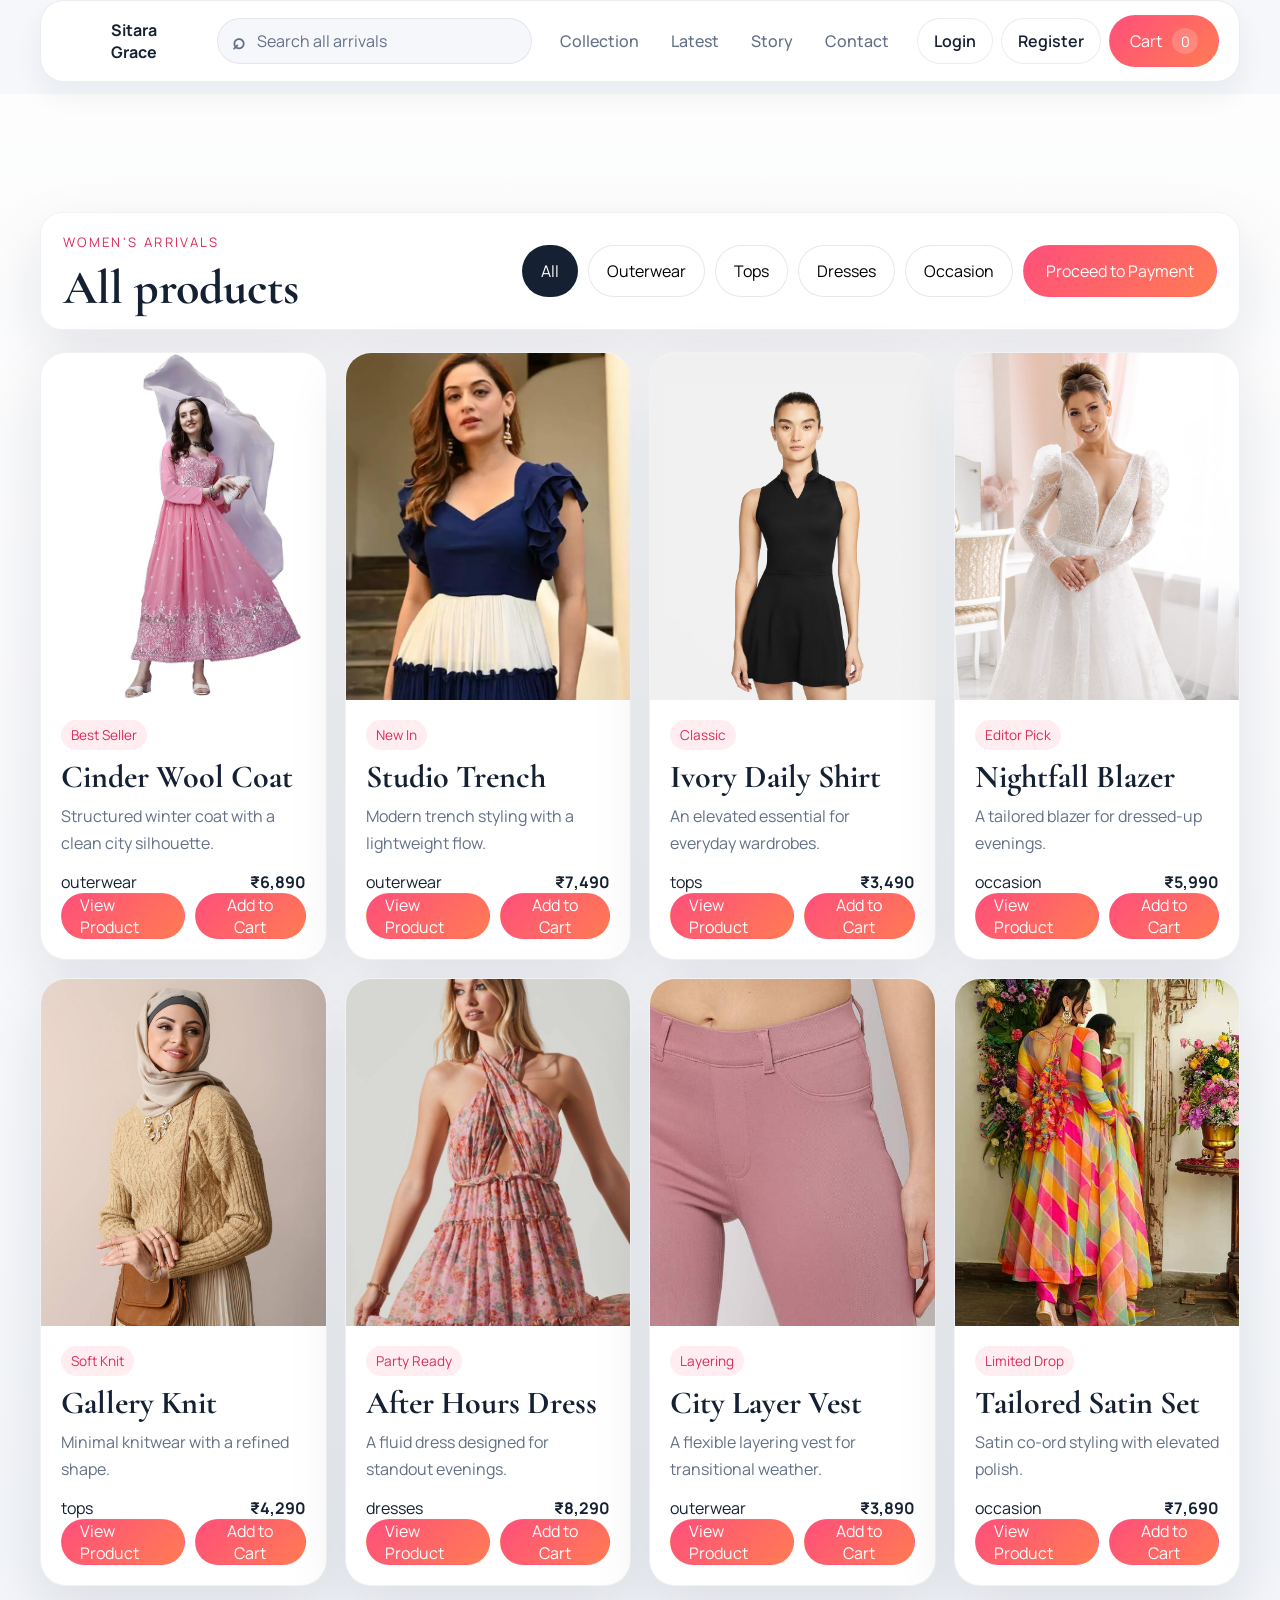
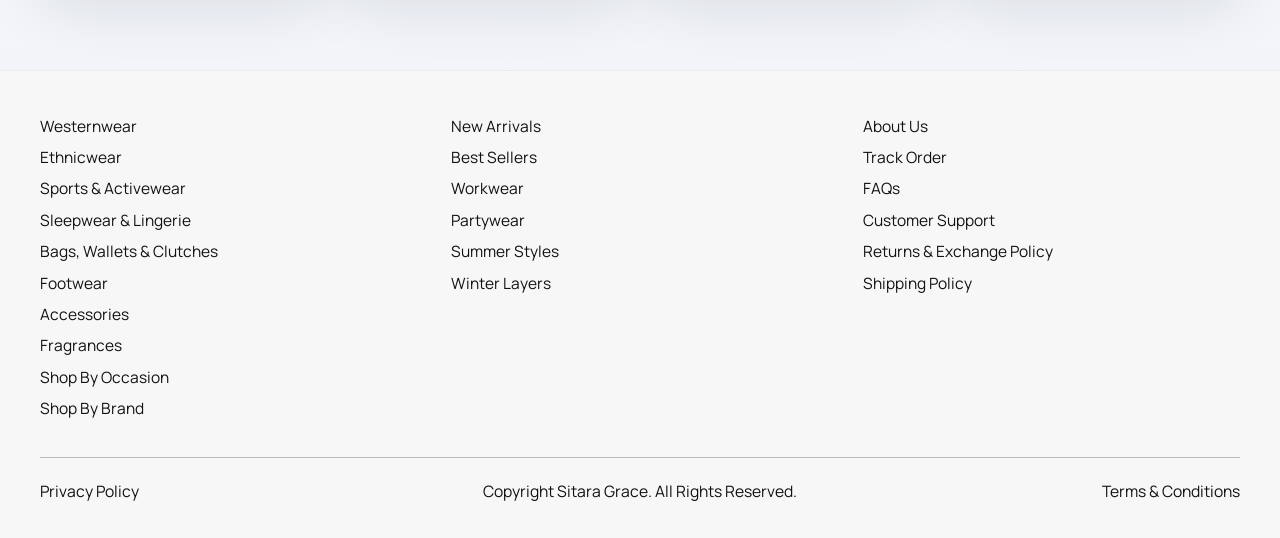
==== frontend/arrivals.html @ 65f535db "inital commit" ====
<!DOCTYPE html>
<html lang="en">
<head>
  <meta charset="UTF-8">
  <meta name="viewport" content="width=device-width, initial-scale=1.0">
  <title>Shop | Sitara Grace</title>
  <link rel="preconnect" href="https://fonts.googleapis.com">
  <link rel="preconnect" href="https://fonts.gstatic.com" crossorigin>
  <link href="https://fonts.googleapis.com/css2?family=Cormorant+Garamond:wght@500;600;700&family=Manrope:wght@400;500;600;700&display=swap" rel="stylesheet">
  <link rel="stylesheet" href="style.css">
</head>
<body class="retail-mode" data-page="arrivals">
  <header class="site-header">
    <div class="container nav-wrap">
      <a class="brand" href="index.html">
        <img src="images/logo.png" alt="Project3 logo">
        <span>Sitara Grace</span>
      </a>
      <div class="search-shell">
        <span class="search-icon">⌕</span>
        <input data-site-search type="text" placeholder="Search all arrivals">
      </div>
      <nav class="nav">
        <a href="collections.html">Collection</a>
        <a href="latest.html">Latest</a>
        <a href="story.html">Story</a>
        <a href="contact.html">Contact</a>
      </nav>
      <div class="header-actions">
        <a class="auth-link" href="login.html">Login</a>
        <a class="auth-link" href="register.html">Register</a>
        <a class="nav-cta" href="cart.html">Cart <span class="cart-badge" data-cart-count>0</span></a>
      </div>
    </div>
  </header>

  <main class="catalog-shell">
    <section class="section-space">
      <div class="container catalog-topbar">
        <div>
          <p class="eyebrow">Women&apos;s arrivals</p>
          <h2>All products</h2>
        </div>
        <div class="filter-row" id="filters">
          <button class="filter is-active" type="button" data-filter="all">All</button>
          <button class="filter" type="button" data-filter="outerwear">Outerwear</button>
          <button class="filter" type="button" data-filter="tops">Tops</button>
          <button class="filter" type="button" data-filter="dresses">Dresses</button>
          <button class="filter" type="button" data-filter="occasion">Occasion</button>
          <button class="button button-primary" type="button" data-proceed-cart>Proceed to Payment</button>
        </div>
      </div>
      <div class="container product-grid" id="product-grid"></div>
    </section>
  </main>

  <div id="site-footer"></div>
  <div class="cart-toast" id="cart-toast" aria-live="polite"></div>
  <script src="app.js"></script>
</body>
</html>
---- frontend/style.css ----
:root {
  --bg: #f5f7fb;
  --panel: #ffffff;
  --panel-soft: #f7f8fc;
  --text: #152033;
  --muted: #637087;
  --accent: #ff4f7b;
  --accent-dark: #da2d59;
  --nav-bg: #0d1a2d;
  --nav-pill: rgba(255, 255, 255, 0.1);
  --line: rgba(21, 32, 51, 0.1);
  --shadow: 0 22px 60px rgba(20, 32, 51, 0.1);
  --radius: 26px;
  --container: min(1200px, calc(100vw - 32px));
}

* {
  box-sizing: border-box;
}

html {
  scroll-behavior: smooth;
}

body {
  margin: 0;
  font-family: "Manrope", sans-serif;
  color: var(--text);
  background:
    radial-gradient(circle at top left, rgba(255, 79, 123, 0.12), transparent 24%),
    linear-gradient(180deg, #fbfcff 0%, var(--bg) 55%, #eef2f9 100%);
}

body.retail-mode {
  background:
    linear-gradient(180deg, #fefefe 0%, #f7f8fb 44%, #eef2f7 100%);
}

img {
  display: block;
  max-width: 100%;
}

a {
  color: inherit;
  text-decoration: none;
}

button,
input,
textarea {
  font: inherit;
}

.container {
  width: var(--container);
  margin: 0 auto;
}

.section-space {
  padding: 84px 0;
}

.eyebrow {
  margin: 0 0 12px;
  font-size: 0.82rem;
  letter-spacing: 0.18em;
  text-transform: uppercase;
  color: var(--accent-dark);
}

h1,
h2,
h3 {
  font-family: "Cormorant Garamond", serif;
  line-height: 0.96;
  margin: 0;
}

h1 {
  font-size: clamp(3rem, 7vw, 5.8rem);
  max-width: 11ch;
}

h2 {
  font-size: clamp(2.3rem, 5vw, 3.8rem);
}

h3 {
  font-size: 2rem;
}

p {
  margin: 0;
  color: var(--muted);
  line-height: 1.7;
}

.site-header {
  position: sticky;
  top: 0;
  z-index: 50;
  padding: 0 0 12px;
  background: rgba(245, 247, 251, 0.92);
  backdrop-filter: blur(18px);
}

.utility-bar {
  display: none;
}

.utility-wrap {
  display: flex;
  align-items: center;
  justify-content: space-between;
  gap: 14px;
  min-height: 42px;
  font-size: 0.9rem;
  color: var(--muted);
}

.utility-links,
.department-links {
  display: flex;
  align-items: center;
  gap: 18px;
  flex-wrap: wrap;
}

.utility-links a:hover,
.department-links a:hover {
  color: var(--accent-dark);
}

.nav-wrap {
  display: flex;
  align-items: center;
  justify-content: space-between;
  gap: 14px;
  flex-wrap: nowrap;
  min-height: 78px;
  padding: 14px 20px;
  border-radius: 24px;
  background: #ffffff;
  color: #fff;
  box-shadow: 0 14px 28px rgba(13, 26, 45, 0.06);
  border: 1px solid rgba(21, 32, 51, 0.08);
}

.search-shell {
  display: flex;
  align-items: center;
  gap: 10px;
  min-width: 260px;
  max-width: 320px;
  flex: 0 1 320px;
  padding: 10px 14px;
  border-radius: 999px;
  background: #f6f7fb;
  border: 1px solid rgba(21, 32, 51, 0.08);
  color: var(--muted);
}

.search-icon {
  font-size: 1.4rem;
  line-height: 1;
  color: var(--muted);
  font-weight: 700;
}

.search-shell input {
  width: 100%;
  background: transparent;
  border: 0;
  color: var(--text);
  outline: none;
}

.search-shell input::placeholder {
  color: var(--muted);
}

.brand {
  display: inline-flex;
  align-items: center;
  gap: 12px;
  font-weight: 700;
  color: var(--text);
}

.brand img {
  width: 38px;
  height: 38px;
}

.nav {
  display: flex;
  align-items: center;
  gap: 4px;
  flex-wrap: nowrap;
  white-space: nowrap;
  flex: 1 1 auto;
  justify-content: center;
}

.nav a {
  padding: 10px 14px;
  border-radius: 999px;
  color: var(--muted);
  font-weight: 500;
  transition: transform 180ms ease, background-color 180ms ease, color 180ms ease;
}

.nav a:hover,
.nav a.is-active {
  background: #fff1f5;
  color: var(--accent-dark);
  transform: translateY(-1px);
}

.header-actions {
  display: flex;
  align-items: center;
  gap: 8px;
  flex: 0 0 auto;
}

.auth-link {
  padding: 11px 16px;
  border-radius: 999px;
  border: 1px solid rgba(21, 32, 51, 0.08);
  color: var(--text);
  background: #fff;
  font-weight: 600;
}

.auth-link:hover {
  color: var(--accent-dark);
  transform: translateY(-1px);
}

.auth-logout-button {
  appearance: none;
}

.auth-user-link {
  background: #fff1f5;
  color: var(--accent-dark);
}

.category-rail {
  display: none;
}

.category-rail-shell {
  display: flex;
  gap: 12px;
  overflow-x: auto;
  padding-bottom: 6px;
}

.category-chip {
  flex: 0 0 auto;
  padding: 12px 18px;
  border-radius: 999px;
  background: #fff;
  border: 1px solid rgba(21, 32, 51, 0.08);
  box-shadow: 0 12px 26px rgba(20, 32, 51, 0.06);
  color: var(--text);
  font-weight: 600;
}

.category-chip:hover {
  color: var(--accent-dark);
  transform: translateY(-1px);
}

.nav-cta,
.button,
.product-action,
.quantity-button,
.remove-item,
.inline-link {
  display: inline-flex;
  align-items: center;
  justify-content: center;
  border-radius: 999px;
  border: 1px solid transparent;
  cursor: pointer;
  transition: transform 180ms ease, background-color 180ms ease, border-color 180ms ease, color 180ms ease;
}

.nav-cta,
.button-primary,
.product-action,
.inline-link {
  background: linear-gradient(135deg, var(--accent) 0%, #ff7c53 100%);
  color: #fff;
}

.nav-cta {
  padding: 12px 20px;
  gap: 10px;
  white-space: nowrap;
}

.cart-badge {
  min-width: 26px;
  min-height: 26px;
  padding: 2px 8px;
  border-radius: 999px;
  display: inline-flex;
  align-items: center;
  justify-content: center;
  background: rgba(255, 255, 255, 0.18);
  font-size: 0.9rem;
}

.button,
.inline-link {
  padding: 14px 22px;
  min-height: 50px;
}

.button:hover,
.nav-cta:hover,
.filter:hover,
.product-action:hover,
.quantity-button:hover,
.remove-item:hover,
.inline-link:hover,
.product-card:hover {
  transform: translateY(-2px);
}

.button-secondary,
.quantity-button,
.remove-item {
  background: transparent;
  border-color: var(--line);
  color: var(--text);
}

.hero,
.page-hero {
  position: relative;
  display: grid;
  align-items: stretch;
}

.hero {
  min-height: calc(100vh - 110px);
}

.page-hero {
  min-height: 260px;
}

.hero-backdrop,
.page-hero-media {
  position: absolute;
  inset: 0;
}

.hero-backdrop::after,
.page-hero-media::after {
  content: "";
  position: absolute;
  inset: 0;
  background: linear-gradient(90deg, rgba(13, 26, 45, 0.85) 0%, rgba(13, 26, 45, 0.48) 55%, rgba(13, 26, 45, 0.12) 100%);
}

.hero-backdrop img,
.page-hero-media img {
  width: 100%;
  height: 100%;
  object-fit: cover;
}

.hero-content,
.page-hero-content {
  position: relative;
  z-index: 1;
  display: grid;
  align-content: center;
  gap: 24px;
  padding: 72px 0;
  color: #fff;
}

.hero-content p,
.page-hero-content p {
  color: rgba(255, 255, 255, 0.86);
  max-width: 60ch;
}

.hero-actions,
.hero-stats,
.promo-grid,
.split-heading,
.cart-shell,
.product-detail-shell {
  display: grid;
}

.hero-actions {
  grid-auto-flow: column;
  justify-content: start;
  gap: 14px;
}

.hero-stats {
  grid-template-columns: repeat(3, minmax(0, 1fr));
  gap: 18px;
  max-width: 860px;
}

.hero-stats div {
  padding: 22px;
  border-radius: 24px;
  background: rgba(255, 255, 255, 0.12);
  border: 1px solid rgba(255, 255, 255, 0.16);
}

.hero-stats strong {
  display: block;
  font-size: 1.55rem;
  margin-bottom: 6px;
}

.promo-strip {
  margin-top: -44px;
  position: relative;
  z-index: 2;
}

.announcement-strip {
  background: linear-gradient(90deg, #ffedf3 0%, #fff6e8 100%);
  border-top: 1px solid rgba(21, 32, 51, 0.06);
  border-bottom: 1px solid rgba(21, 32, 51, 0.06);
}

.announcement-wrap {
  display: grid;
  grid-template-columns: repeat(4, minmax(0, 1fr));
  gap: 18px;
  padding: 16px 0;
}

.announcement-wrap div {
  display: grid;
  gap: 4px;
}

.announcement-wrap strong {
  font-size: 0.95rem;
}

.promo-grid {
  grid-template-columns: repeat(3, minmax(0, 1fr));
  gap: 18px;
}

.promo-grid article,
.latest-card,
.product-card,
.cart-items,
.cart-summary,
.cart-item,
.content-card,
.product-detail-copy {
  background: var(--panel);
  border: 1px solid rgba(21, 32, 51, 0.06);
  border-radius: var(--radius);
  box-shadow: var(--shadow);
}

.promo-grid article,
.content-card {
  padding: 28px;
}

.hero-banner-grid {
  display: grid;
  grid-template-columns: 1.3fr 0.7fr;
  gap: 18px;
  margin-top: 22px;
}

.banner-card {
  position: relative;
  overflow: hidden;
  min-height: 260px;
  border-radius: var(--radius);
  box-shadow: var(--shadow);
}

.banner-card img {
  width: 100%;
  height: 100%;
  object-fit: cover;
}

.banner-card::after {
  content: "";
  position: absolute;
  inset: 0;
  background: linear-gradient(90deg, rgba(13, 26, 45, 0.62) 0%, rgba(13, 26, 45, 0.14) 100%);
}

.banner-copy {
  position: absolute;
  left: 24px;
  right: 24px;
  bottom: 24px;
  z-index: 1;
  color: #fff;
  display: grid;
  gap: 10px;
}

.banner-copy p {
  color: rgba(255, 255, 255, 0.82);
}

.department-grid {
  display: grid;
  grid-template-columns: repeat(5, minmax(0, 1fr));
  gap: 16px;
}

.department-card {
  display: grid;
  gap: 14px;
  padding: 18px;
  background: var(--panel);
  border: 1px solid rgba(21, 32, 51, 0.06);
  border-radius: 22px;
  box-shadow: var(--shadow);
}

.department-card img {
  width: 100%;
  height: 180px;
  object-fit: cover;
  border-radius: 18px;
}

.department-card h3 {
  font-size: 1.45rem;
}

.department-card a {
  font-weight: 700;
  color: var(--accent-dark);
}

.spotlight-grid {
  display: grid;
  grid-template-columns: repeat(3, minmax(0, 1fr));
  gap: 18px;
}

.spotlight-card {
  position: relative;
  min-height: 380px;
  overflow: hidden;
  border-radius: 24px;
  box-shadow: var(--shadow);
}

.spotlight-card img {
  width: 100%;
  height: 100%;
  object-fit: cover;
}

.spotlight-card::after {
  content: "";
  position: absolute;
  inset: 0;
  background: linear-gradient(180deg, rgba(13, 26, 45, 0.02) 0%, rgba(13, 26, 45, 0.82) 100%);
}

.spotlight-copy {
  position: absolute;
  left: 22px;
  right: 22px;
  bottom: 22px;
  z-index: 1;
  display: grid;
  gap: 10px;
  color: #fff;
}

.spotlight-copy p {
  color: rgba(255, 255, 255, 0.82);
}

.promo-grid img {
  width: 34px;
  height: 34px;
  margin-bottom: 16px;
}

.split-heading {
  grid-template-columns: 1.1fr 0.9fr;
  gap: 32px;
  align-items: end;
  margin-bottom: 32px;
}

.catalog-shell {
  padding-top: 34px;
}

.catalog-topbar {
  display: flex;
  align-items: center;
  justify-content: space-between;
  gap: 16px;
  margin-bottom: 22px;
  padding: 18px 22px;
  border-radius: 22px;
  background: rgba(255, 255, 255, 0.88);
  border: 1px solid rgba(21, 32, 51, 0.06);
  box-shadow: var(--shadow);
}

.catalog-topbar h2 {
  font-size: clamp(2rem, 4vw, 3rem);
}

.latest-grid,
.product-grid {
  display: grid;
  gap: 18px;
}

.latest-grid {
  grid-template-columns: repeat(3, minmax(0, 1fr));
}

.product-grid {
  grid-template-columns: repeat(4, minmax(0, 1fr));
}

.latest-card,
.product-card {
  overflow: hidden;
}

.latest-card img,
.product-link img {
  width: 100%;
  object-fit: cover;
}

.latest-card img {
  height: 320px;
}

.product-link img {
  aspect-ratio: 0.82;
  background: var(--panel-soft);
}

.latest-content,
.product-body {
  padding: 20px;
}

.product-card {
  transition: transform 180ms ease, box-shadow 180ms ease;
}

.product-title-link h3 {
  margin-top: 12px;
}

.product-copy {
  margin-top: 10px;
  min-height: 56px;
}

.latest-meta,
.product-meta,
.product-actions,
.cart-item-head,
.summary-row,
.detail-actions {
  display: flex;
  justify-content: space-between;
  gap: 10px;
}

.latest-meta,
.product-actions,
.detail-actions {
  align-items: center;
}

.filter-row {
  display: flex;
  flex-wrap: wrap;
  gap: 10px;
}

.filter {
  padding: 11px 18px;
  border-radius: 999px;
  border: 1px solid var(--line);
  background: rgba(255, 255, 255, 0.78);
  cursor: pointer;
}

.filter.is-active {
  background: var(--text);
  color: #fff;
}

.product-meta {
  margin-top: 12px;
}

.product-action {
  min-height: 46px;
  padding: 0 18px;
}

.product-view-link {
  min-height: 46px;
  padding: 0 18px;
}

.tag {
  display: inline-flex;
  padding: 6px 10px;
  border-radius: 999px;
  background: rgba(255, 79, 123, 0.1);
  color: var(--accent-dark);
  font-size: 0.85rem;
}

.cart-shell,
.product-detail-shell {
  grid-template-columns: 1.25fr 0.75fr;
  gap: 24px;
  align-items: start;
}

.cart-items,
.cart-summary {
  padding: 28px;
}

.cart-items {
  display: grid;
  gap: 16px;
}

.cart-item {
  display: grid;
  grid-template-columns: 110px 1fr;
  gap: 18px;
  padding: 16px;
}

.cart-item img {
  width: 100%;
  height: 120px;
  border-radius: 20px;
  object-fit: cover;
}

.cart-item-head {
  align-items: start;
  margin-bottom: 10px;
}

.cart-controls {
  display: flex;
  align-items: center;
  gap: 10px;
  margin-top: 18px;
  flex-wrap: wrap;
}

.quantity-button,
.remove-item {
  min-width: 40px;
  min-height: 40px;
  padding: 0 14px;
}

.quantity-value {
  min-width: 24px;
  text-align: center;
  font-weight: 700;
}

.cart-summary {
  display: grid;
  gap: 18px;
  align-content: start;
  position: sticky;
  top: 114px;
}

.summary-note {
  font-size: 0.95rem;
}

.empty-cart {
  padding: 40px 30px;
  text-align: center;
  border-radius: 24px;
  border: 1px dashed rgba(21, 32, 51, 0.16);
  display: grid;
  gap: 14px;
  justify-items: center;
}

.cart-product-link,
.product-title-link {
  color: inherit;
}

.product-detail-media img {
  width: 100%;
  border-radius: var(--radius);
  background: var(--panel);
  box-shadow: var(--shadow);
}

.product-detail-copy {
  padding: 32px;
  display: grid;
  gap: 18px;
}

.product-detail-price {
  font-size: 1.8rem;
  font-weight: 700;
  color: var(--text);
}

.product-detail-description {
  font-size: 1rem;
}

.detail-panel {
  padding: 22px;
  border-radius: 22px;
  background: var(--panel-soft);
}

.contact-form {
  background: var(--panel);
  border: 1px solid rgba(21, 32, 51, 0.06);
  border-radius: var(--radius);
  box-shadow: var(--shadow);
  padding: 30px;
  display: grid;
  gap: 18px;
}

.contact-form label {
  display: grid;
  gap: 8px;
  font-weight: 600;
}

.contact-form input,
.contact-form textarea {
  width: 100%;
  border-radius: 16px;
  border: 1px solid rgba(21, 32, 51, 0.12);
  padding: 14px 16px;
  background: rgba(247, 248, 252, 0.88);
}

.contact-form input:focus,
.contact-form textarea:focus {
  outline: 2px solid rgba(255, 79, 123, 0.14);
  border-color: rgba(255, 79, 123, 0.36);
}

.form-status {
  min-height: 1.5em;
}

.form-status.is-success {
  color: #166534;
}

.form-status.is-error {
  color: #991b1b;
}

.cart-toast {
  position: fixed;
  right: 24px;
  bottom: 24px;
  z-index: 60;
  min-width: min(380px, calc(100vw - 32px));
  max-width: 420px;
  padding: 16px;
  border-radius: 22px;
  background: rgba(13, 26, 45, 0.96);
  color: #fff;
  display: flex;
  align-items: center;
  justify-content: space-between;
  gap: 16px;
  box-shadow: 0 24px 50px rgba(13, 26, 45, 0.28);
  opacity: 0;
  pointer-events: none;
  transform: translateY(18px);
  transition: opacity 180ms ease, transform 180ms ease;
}

.cart-toast p {
  color: rgba(255, 255, 255, 0.75);
}

.cart-toast.is-visible {
  opacity: 1;
  pointer-events: auto;
  transform: translateY(0);
}

.footer {
  padding: 28px 0 48px;
}

.footer-shell {
  display: flex;
  justify-content: space-between;
  gap: 18px;
  align-items: center;
  padding: 22px 28px;
  border-radius: 28px;
  background: var(--nav-bg);
  color: rgba(255, 255, 255, 0.8);
}

.footer-shell strong {
  color: #fff;
}

.mega-footer {
  padding: 26px 0 0;
  background: #f7f7f7;
  border-top: 1px solid rgba(21, 32, 51, 0.06);
}

.mega-footer-shell {
  max-width: min(1740px, calc(100vw - 56px));
}

.footer-grid {
  display: grid;
  grid-template-columns: repeat(3, minmax(0, 1fr));
  gap: 34px;
  padding: 20px 0 38px;
}

.footer-column {
  display: grid;
  align-content: start;
  gap: 12px;
}

.footer-column a {
  color: #111;
  font-size: 0.97rem;
  line-height: 1.25;
}

.auth-shell {
  display: grid;
  place-items: center;
  min-height: calc(100vh - 220px);
  padding: 48px 0 80px;
}

.auth-card {
  width: min(520px, 100%);
  padding: 34px;
  background: #fff;
  border: 1px solid rgba(21, 32, 51, 0.08);
  border-radius: 28px;
  box-shadow: var(--shadow);
  display: grid;
  gap: 18px;
}

.profile-card {
  width: min(620px, 100%);
}

.dashboard-shell {
  padding-bottom: 40px;
}

.dashboard-hero {
  min-height: 320px;
}

.dashboard-layout {
  display: grid;
  grid-template-columns: minmax(0, 1.5fr) minmax(300px, 0.9fr);
  gap: 24px;
  align-items: start;
}

.dashboard-main-card,
.dashboard-side-card {
  display: grid;
  gap: 20px;
}

.dashboard-main-card {
  padding: 34px;
  background: #fff;
  border: 1px solid rgba(21, 32, 51, 0.08);
  border-radius: 28px;
  box-shadow: var(--shadow);
}

.dashboard-welcome {
  display: flex;
  align-items: center;
  gap: 18px;
}

.dashboard-avatar {
  width: 72px;
  height: 72px;
  border-radius: 50%;
  display: grid;
  place-items: center;
  font-size: 1.3rem;
  font-weight: 700;
  color: #fff;
  background: linear-gradient(135deg, var(--accent) 0%, #ff7c53 100%);
  box-shadow: 0 16px 30px rgba(255, 79, 123, 0.28);
}

.dashboard-stats {
  display: grid;
  grid-template-columns: repeat(3, minmax(0, 1fr));
  gap: 16px;
}

.dashboard-stat-card {
  padding: 18px 20px;
  border-radius: 22px;
  background: var(--panel-soft);
  border: 1px solid rgba(21, 32, 51, 0.08);
  display: grid;
  gap: 8px;
}

.dashboard-stat-card span {
  color: var(--muted);
  font-size: 0.92rem;
}

.dashboard-stat-card strong {
  font-size: 1.45rem;
  color: var(--text);
}

.dashboard-side-card .detail-panel {
  box-shadow: var(--shadow);
}

.auth-card form {
  display: grid;
  gap: 16px;
}

.profile-actions {
  display: flex;
  gap: 12px;
  flex-wrap: wrap;
}

.auth-card label {
  display: grid;
  gap: 8px;
  font-weight: 600;
}

.auth-card input,
.payment-card input,
.payment-card select {
  width: 100%;
  border-radius: 16px;
  border: 1px solid rgba(21, 32, 51, 0.12);
  padding: 14px 16px;
  background: #f7f8fc;
}

.payment-shell {
  padding: 48px 0 84px;
}

.payment-card {
  max-width: 760px;
  margin: 0 auto;
  padding: 34px;
  background: #fff;
  border-radius: 28px;
  border: 1px solid rgba(21, 32, 51, 0.08);
  box-shadow: var(--shadow);
  display: grid;
  gap: 20px;
}

.payment-grid {
  display: grid;
  grid-template-columns: 1fr 1fr;
  gap: 16px;
}

.payment-card label {
  display: grid;
  gap: 8px;
  font-weight: 600;
}

.payment-method-shell,
.payment-fields {
  display: grid;
  gap: 16px;
}

.payment-fields.is-hidden {
  display: none;
}

.payment-note {
  padding: 18px;
  border-radius: 18px;
  background: #f7f8fc;
  border: 1px solid rgba(21, 32, 51, 0.08);
}

.footer-column a:hover {
  color: var(--accent-dark);
}

.footer-bottom {
  display: grid;
  grid-template-columns: 1fr auto 1fr;
  align-items: center;
  gap: 18px;
  padding: 20px 0 34px;
  border-top: 1px solid rgba(21, 32, 51, 0.28);
}

.footer-bottom p,
.footer-bottom a {
  color: #111;
  font-size: 0.98rem;
}

.footer-bottom a:last-child {
  justify-self: end;
}

@media (max-width: 1000px) {
  .split-heading,
  .hero-stats,
  .promo-grid,
  .latest-grid,
  .product-grid,
  .cart-shell,
  .product-detail-shell,
  .footer-grid,
  .announcement-wrap,
  .hero-banner-grid,
  .department-grid,
  .dashboard-layout,
  .spotlight-grid {
    grid-template-columns: 1fr 1fr;
  }

  .cart-items,
  .cart-summary,
  .product-detail-media,
  .product-detail-copy {
    grid-column: 1 / -1;
  }
}

@media (max-width: 820px) {
  .site-header {
    padding: 0;
  }

  .nav-wrap {
    border-radius: 0 0 24px 24px;
    display: grid;
    justify-content: stretch;
    flex-wrap: wrap;
  }

  .search-shell {
    min-width: 100%;
    max-width: none;
    flex: 1 1 auto;
  }

  .nav {
    flex-wrap: wrap;
  }
}

@media (max-width: 720px) {
  .section-space {
    padding: 68px 0;
  }

  .hero,
  .page-hero {
    min-height: auto;
  }

  .hero-actions {
    grid-auto-flow: row;
  }

  .split-heading,
  .hero-stats,
  .promo-grid,
  .latest-grid,
  .product-grid,
  .cart-shell,
  .product-detail-shell,
  .footer-grid,
  .footer-bottom,
  .announcement-wrap,
  .hero-banner-grid,
  .department-grid,
  .dashboard-layout,
  .spotlight-grid {
    grid-template-columns: 1fr;
  }

  .dashboard-stats {
    grid-template-columns: 1fr;
  }

  .dashboard-welcome {
    align-items: flex-start;
    flex-direction: column;
  }

  .promo-strip {
    margin-top: 0;
    padding-top: 24px;
  }

  .catalog-topbar,
  .footer-shell,
  .cart-toast {
    flex-direction: column;
    align-items: start;
  }

  .footer-bottom a:last-child {
    justify-self: start;
  }

  .cart-item {
    grid-template-columns: 1fr;
  }

  .cart-summary {
    position: static;
  }
}
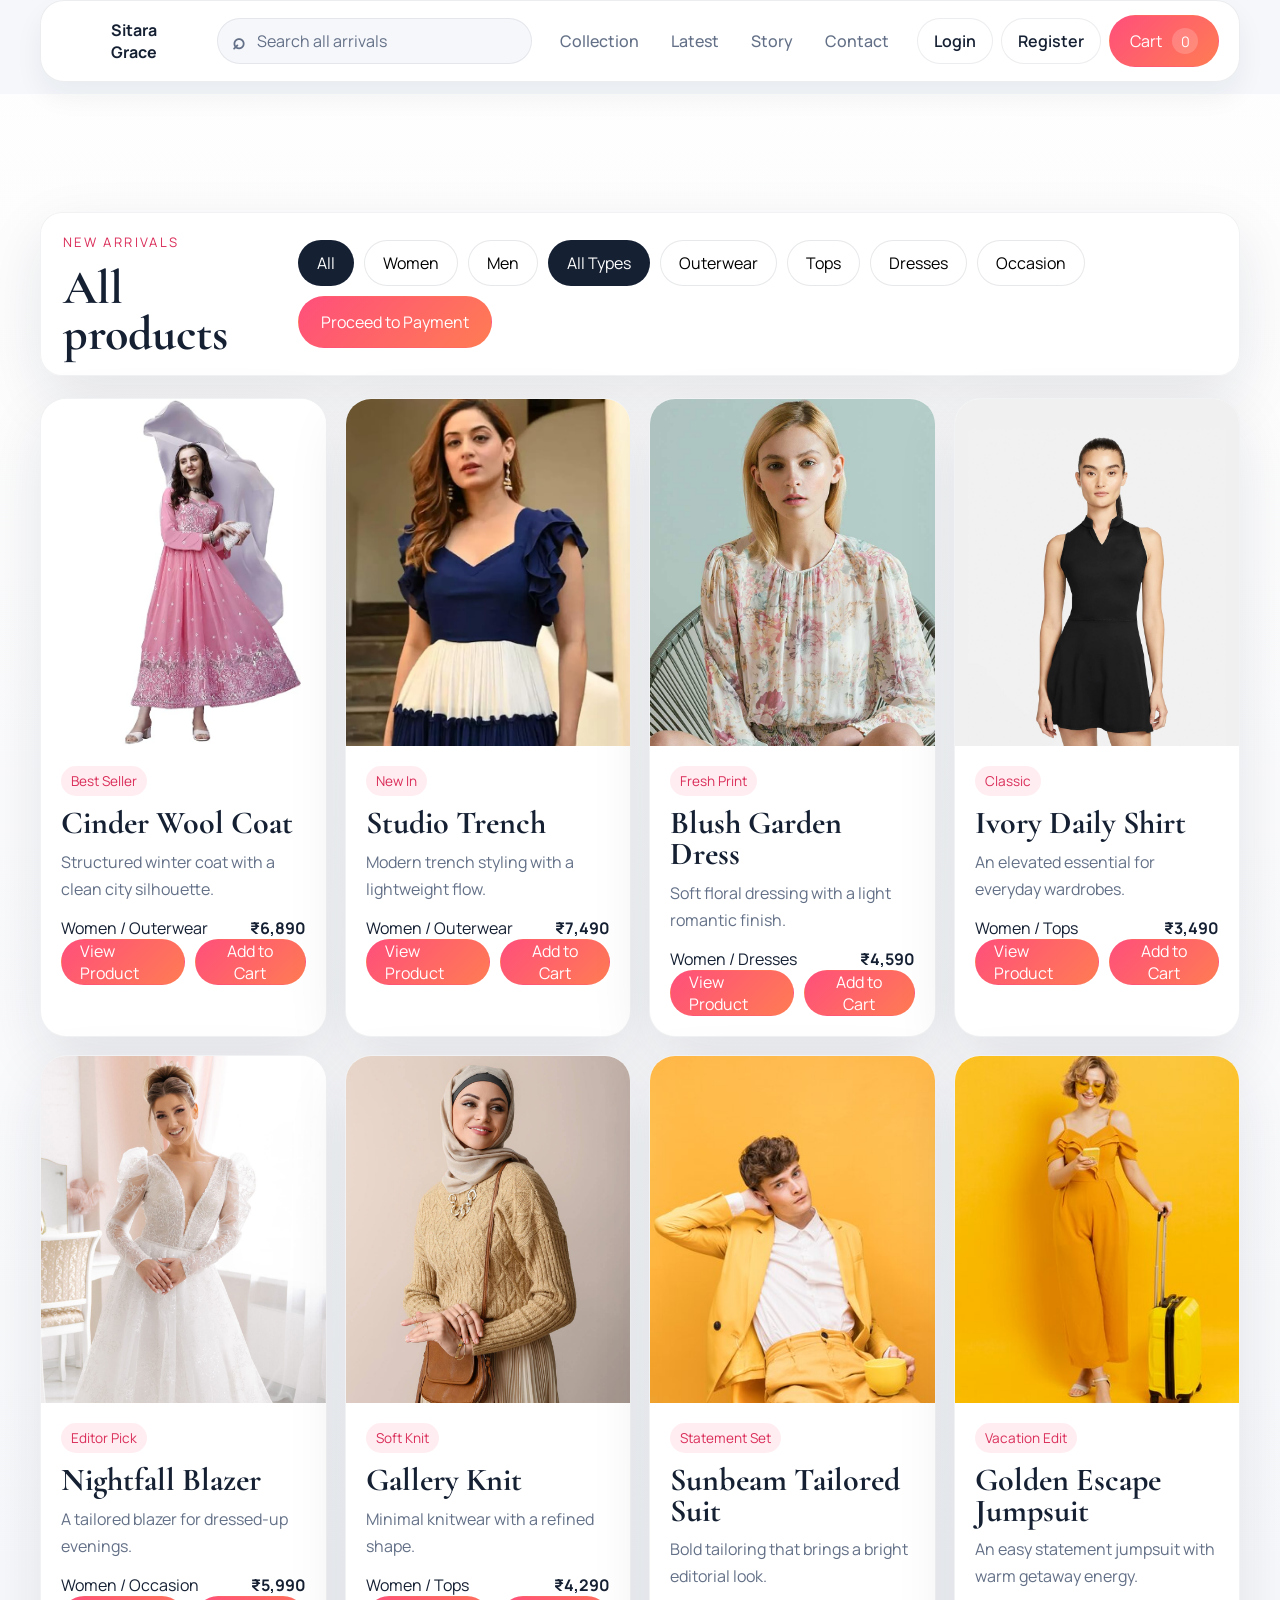
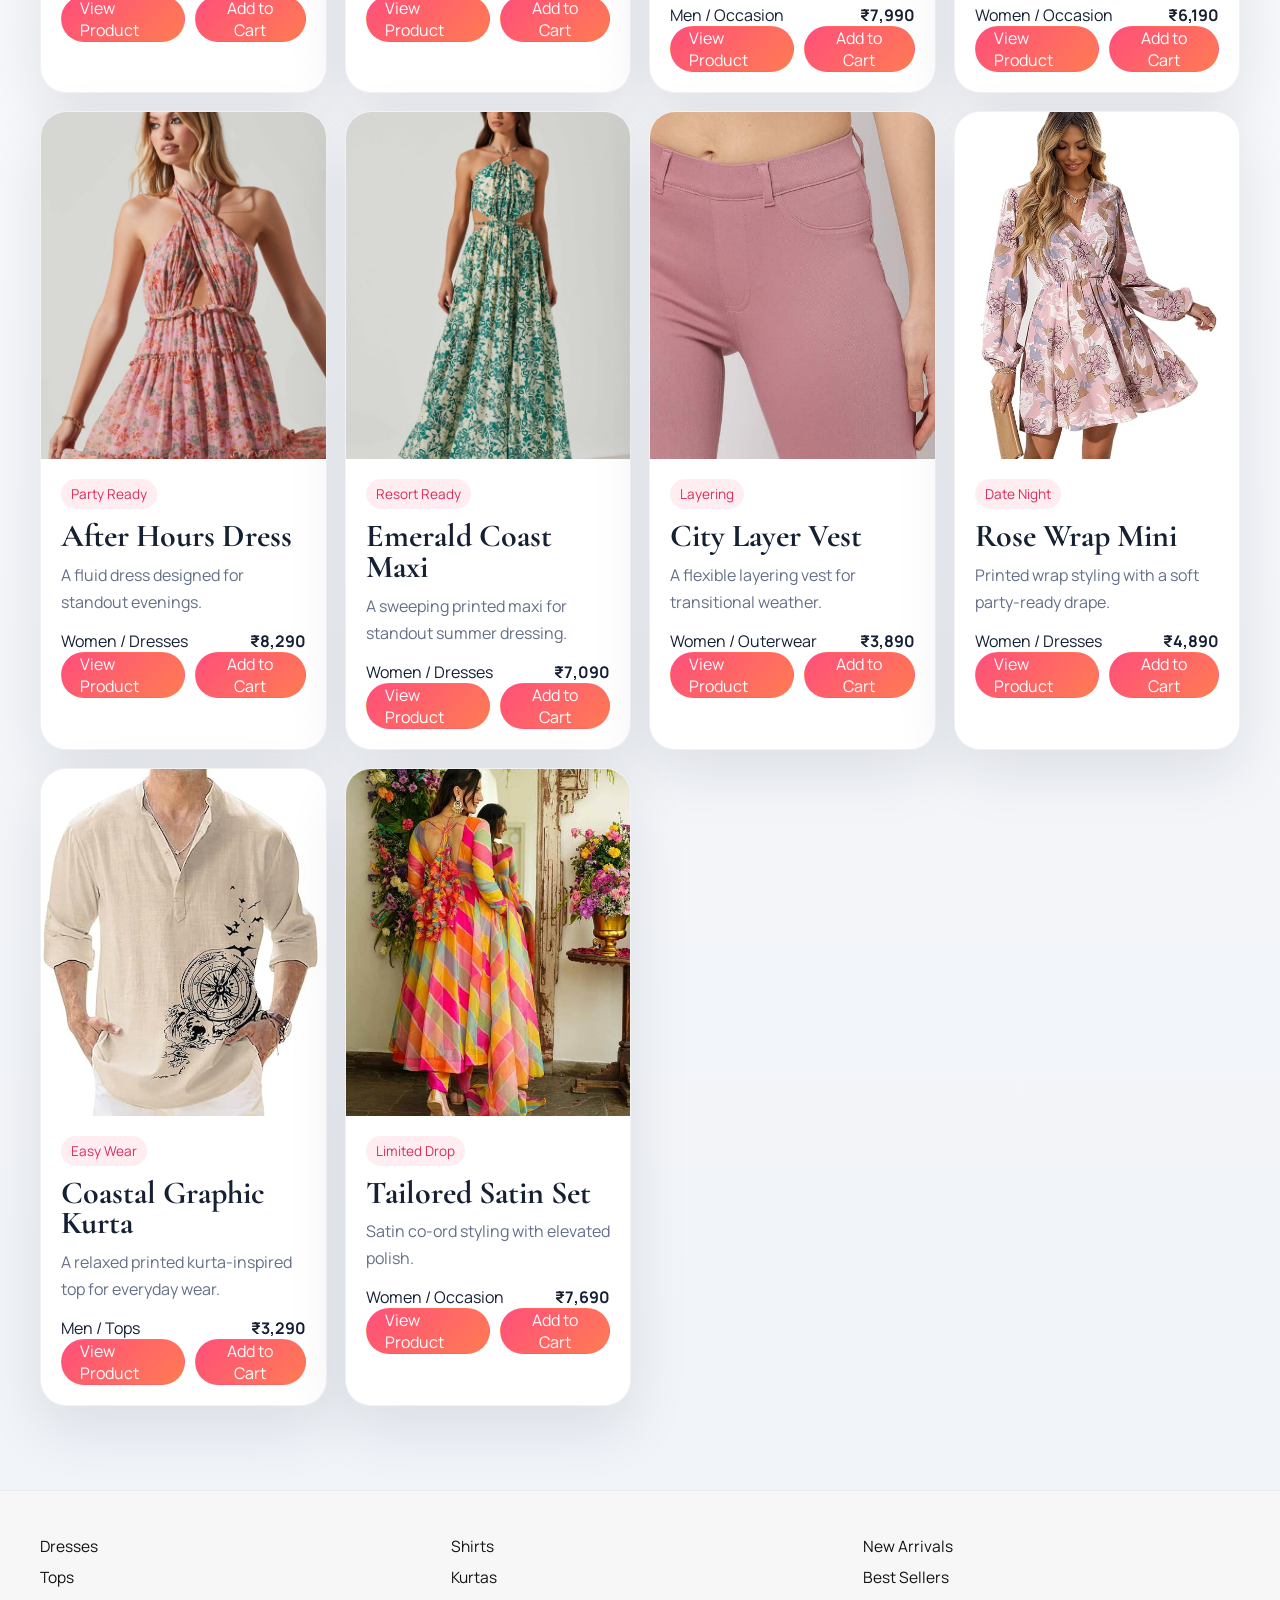
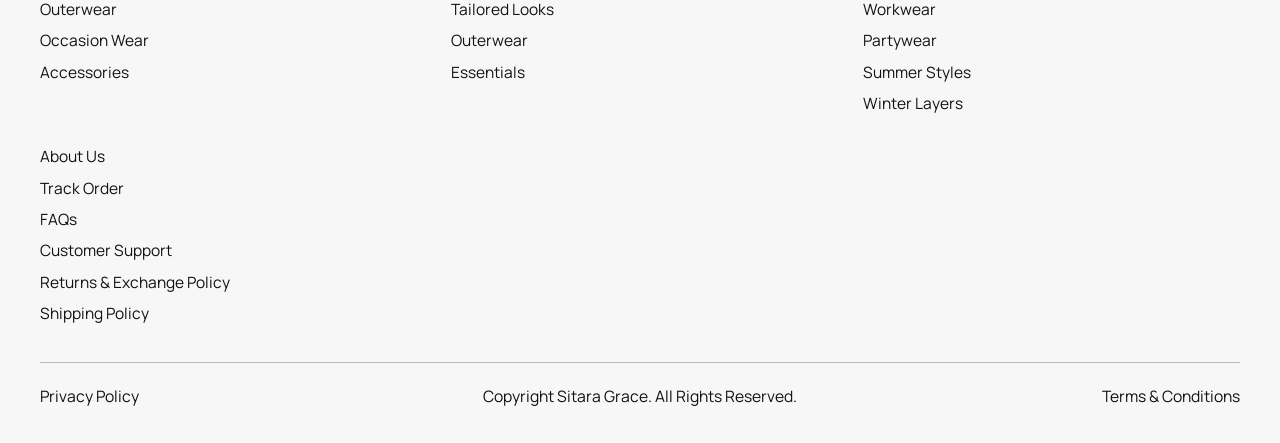
==== commit 2011e604: "initial commit" ====
--- a/frontend/arrivals.html
+++ b/frontend/arrivals.html
@@ -38,11 +38,14 @@
     <section class="section-space">
       <div class="container catalog-topbar">
         <div>
-          <p class="eyebrow">Women&apos;s arrivals</p>
+          <p class="eyebrow">New arrivals</p>
           <h2>All products</h2>
         </div>
-        <div class="filter-row" id="filters">
-          <button class="filter is-active" type="button" data-filter="all">All</button>
+        <div class="filter-row" id="filters" data-gender-switcher>
+          <button class="filter is-active" type="button" data-gender-filter="all">All</button>
+          <button class="filter" type="button" data-gender-filter="women">Women</button>
+          <button class="filter" type="button" data-gender-filter="men">Men</button>
+          <button class="filter is-active" type="button" data-filter="all">All Types</button>
           <button class="filter" type="button" data-filter="outerwear">Outerwear</button>
           <button class="filter" type="button" data-filter="tops">Tops</button>
           <button class="filter" type="button" data-filter="dresses">Dresses</button>
--- a/frontend/style.css
+++ b/frontend/style.css
@@ -721,6 +721,7 @@
 
 .product-meta {
   margin-top: 12px;
+  text-transform: capitalize;
 }
 
 .product-action {
@@ -833,6 +834,22 @@
   box-shadow: var(--shadow);
 }
 
+.product-detail-media {
+  display: grid;
+  gap: 16px;
+}
+
+.product-detail-gallery {
+  display: grid;
+  grid-template-columns: repeat(auto-fit, minmax(110px, 1fr));
+  gap: 14px;
+}
+
+.product-detail-gallery img {
+  aspect-ratio: 1 / 1;
+  object-fit: cover;
+}
+
 .product-detail-copy {
   padding: 32px;
   display: grid;
@@ -843,6 +860,12 @@
   font-size: 1.8rem;
   font-weight: 700;
   color: var(--text);
+}
+
+.product-detail-audience {
+  text-transform: capitalize;
+  color: var(--muted);
+  font-weight: 600;
 }
 
 .product-detail-description {
